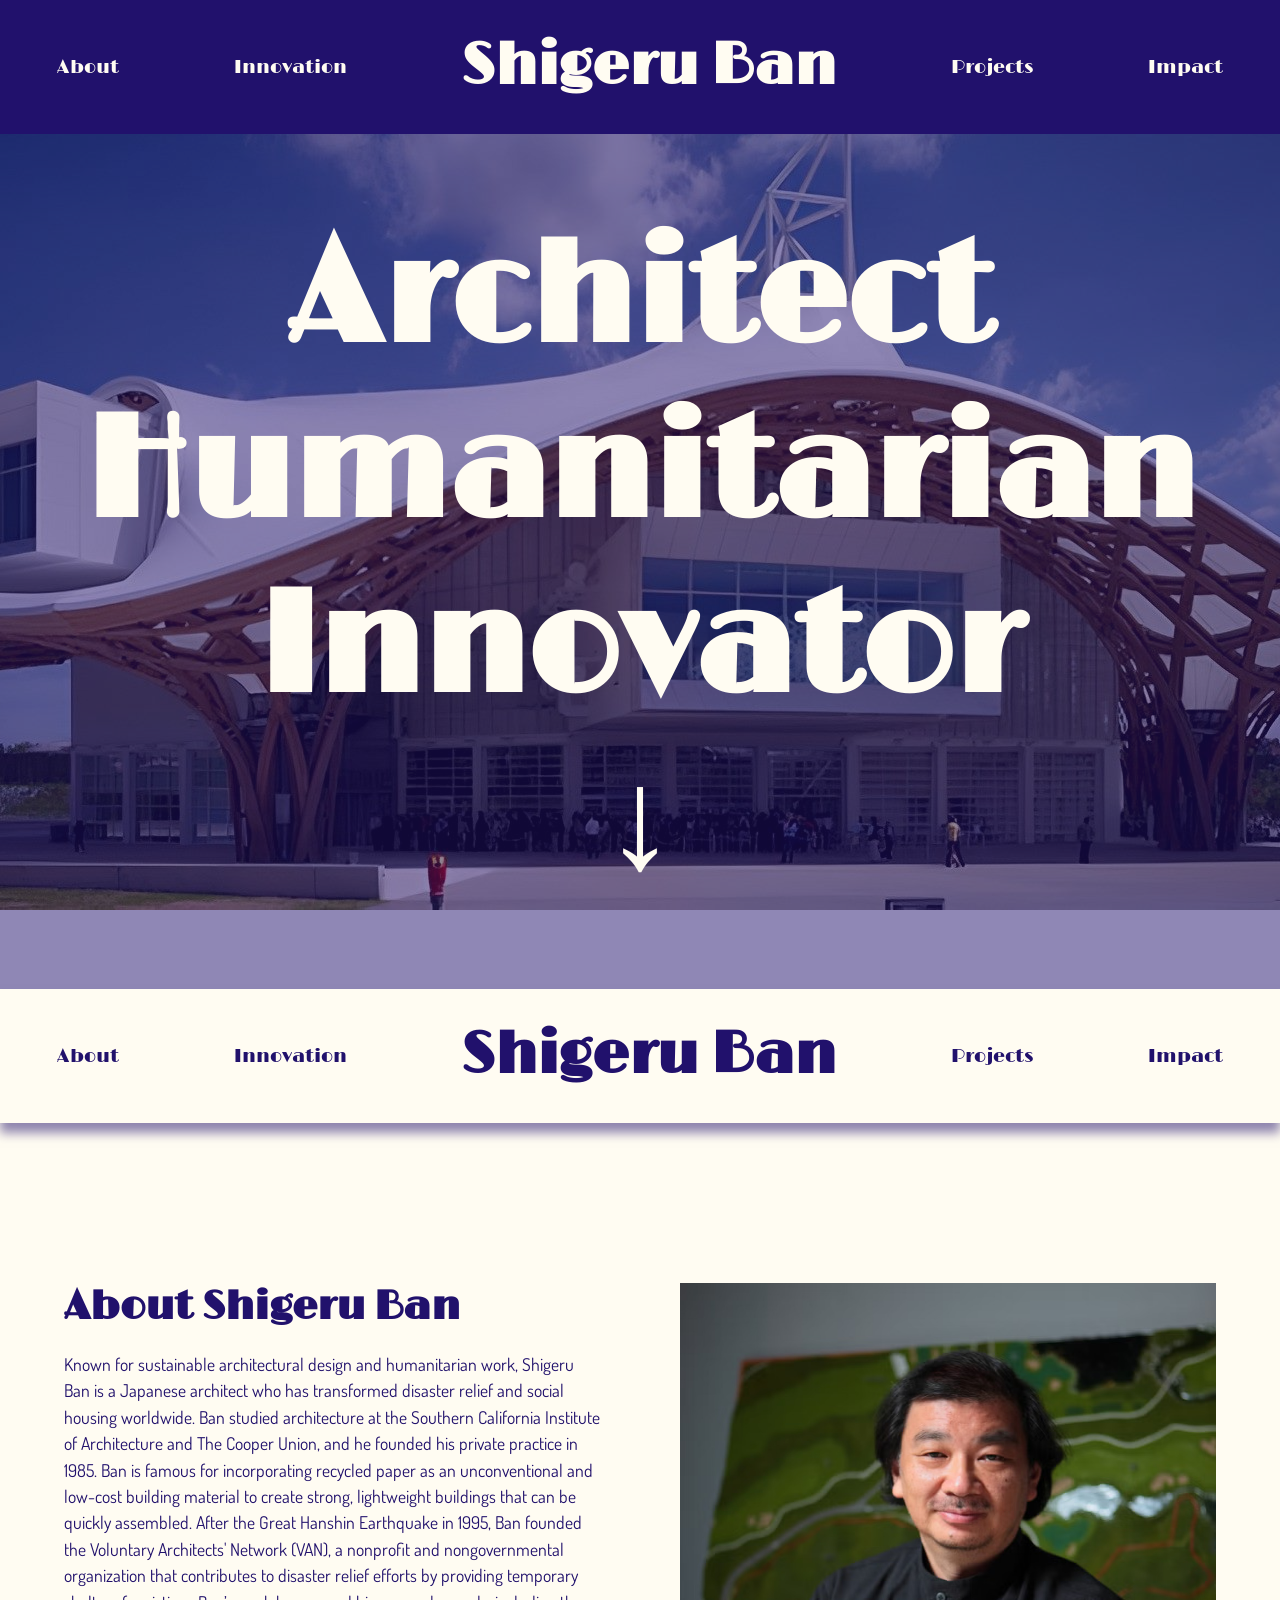
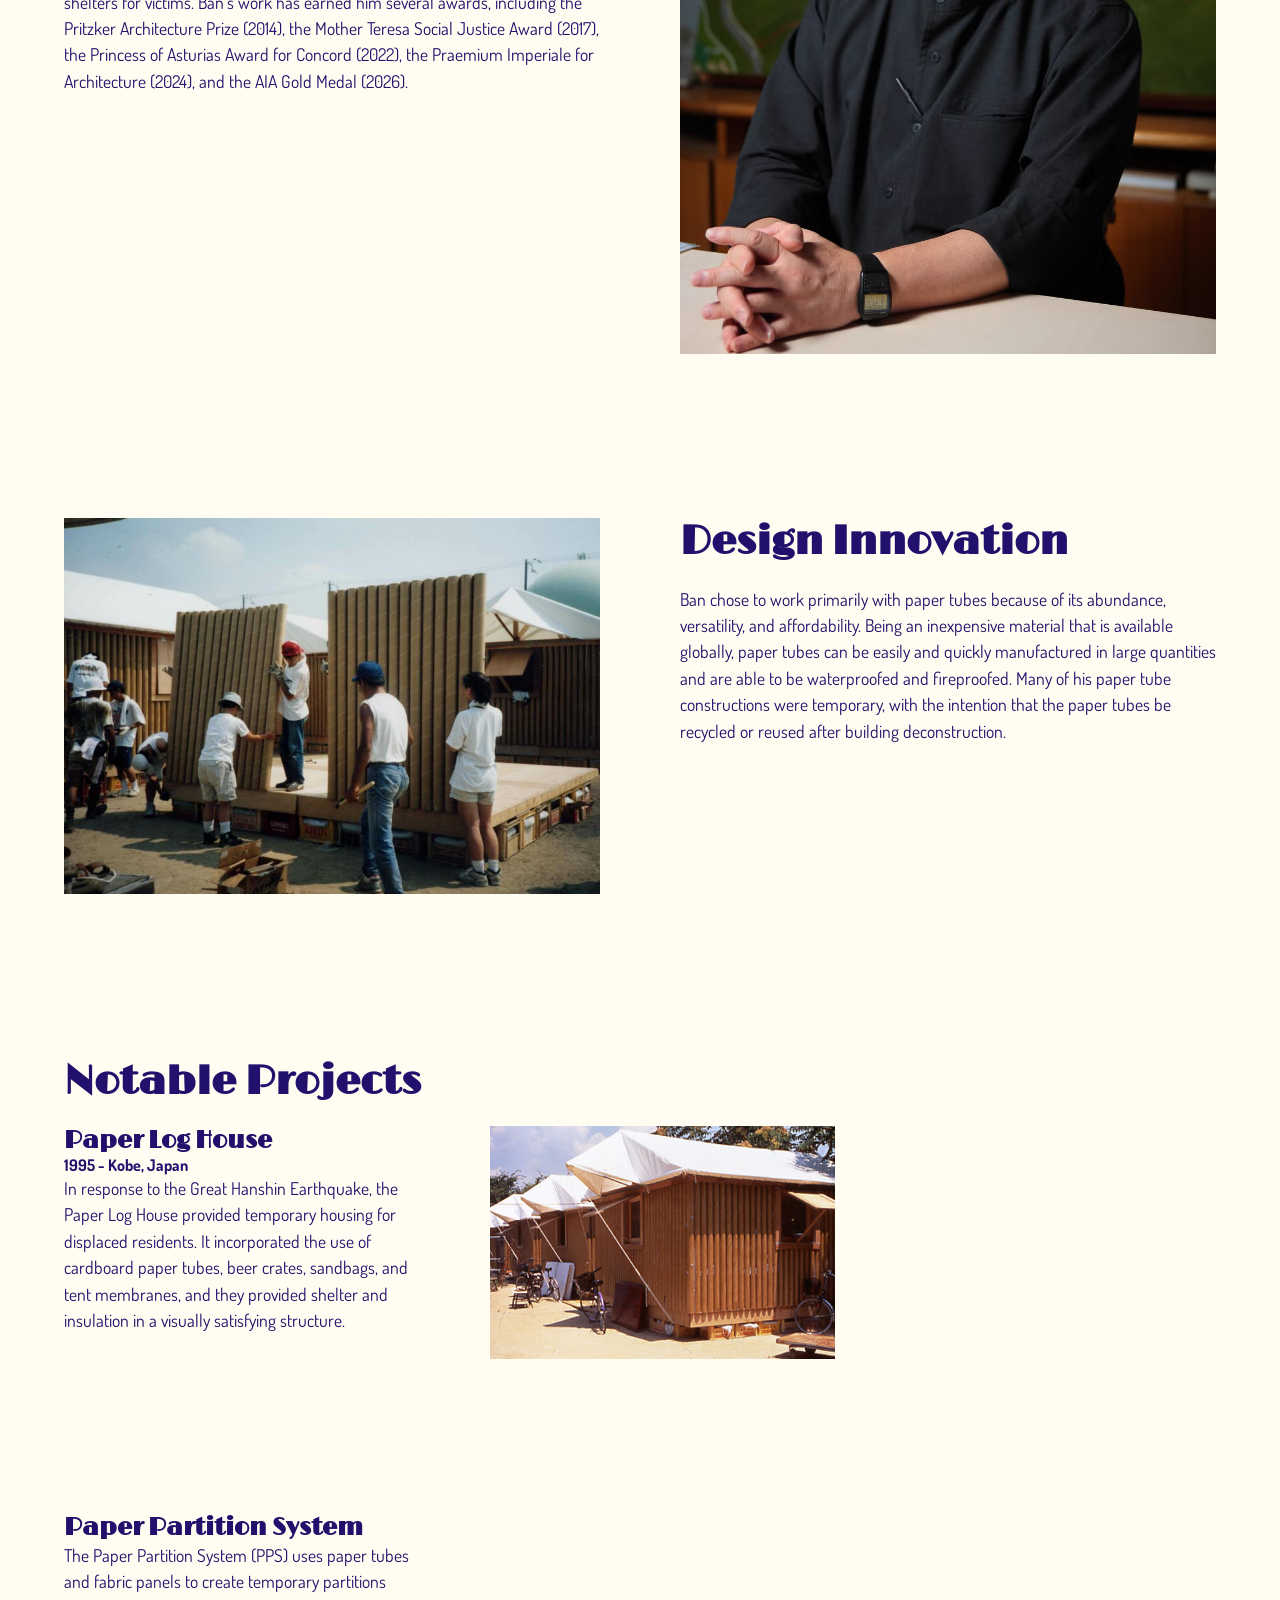
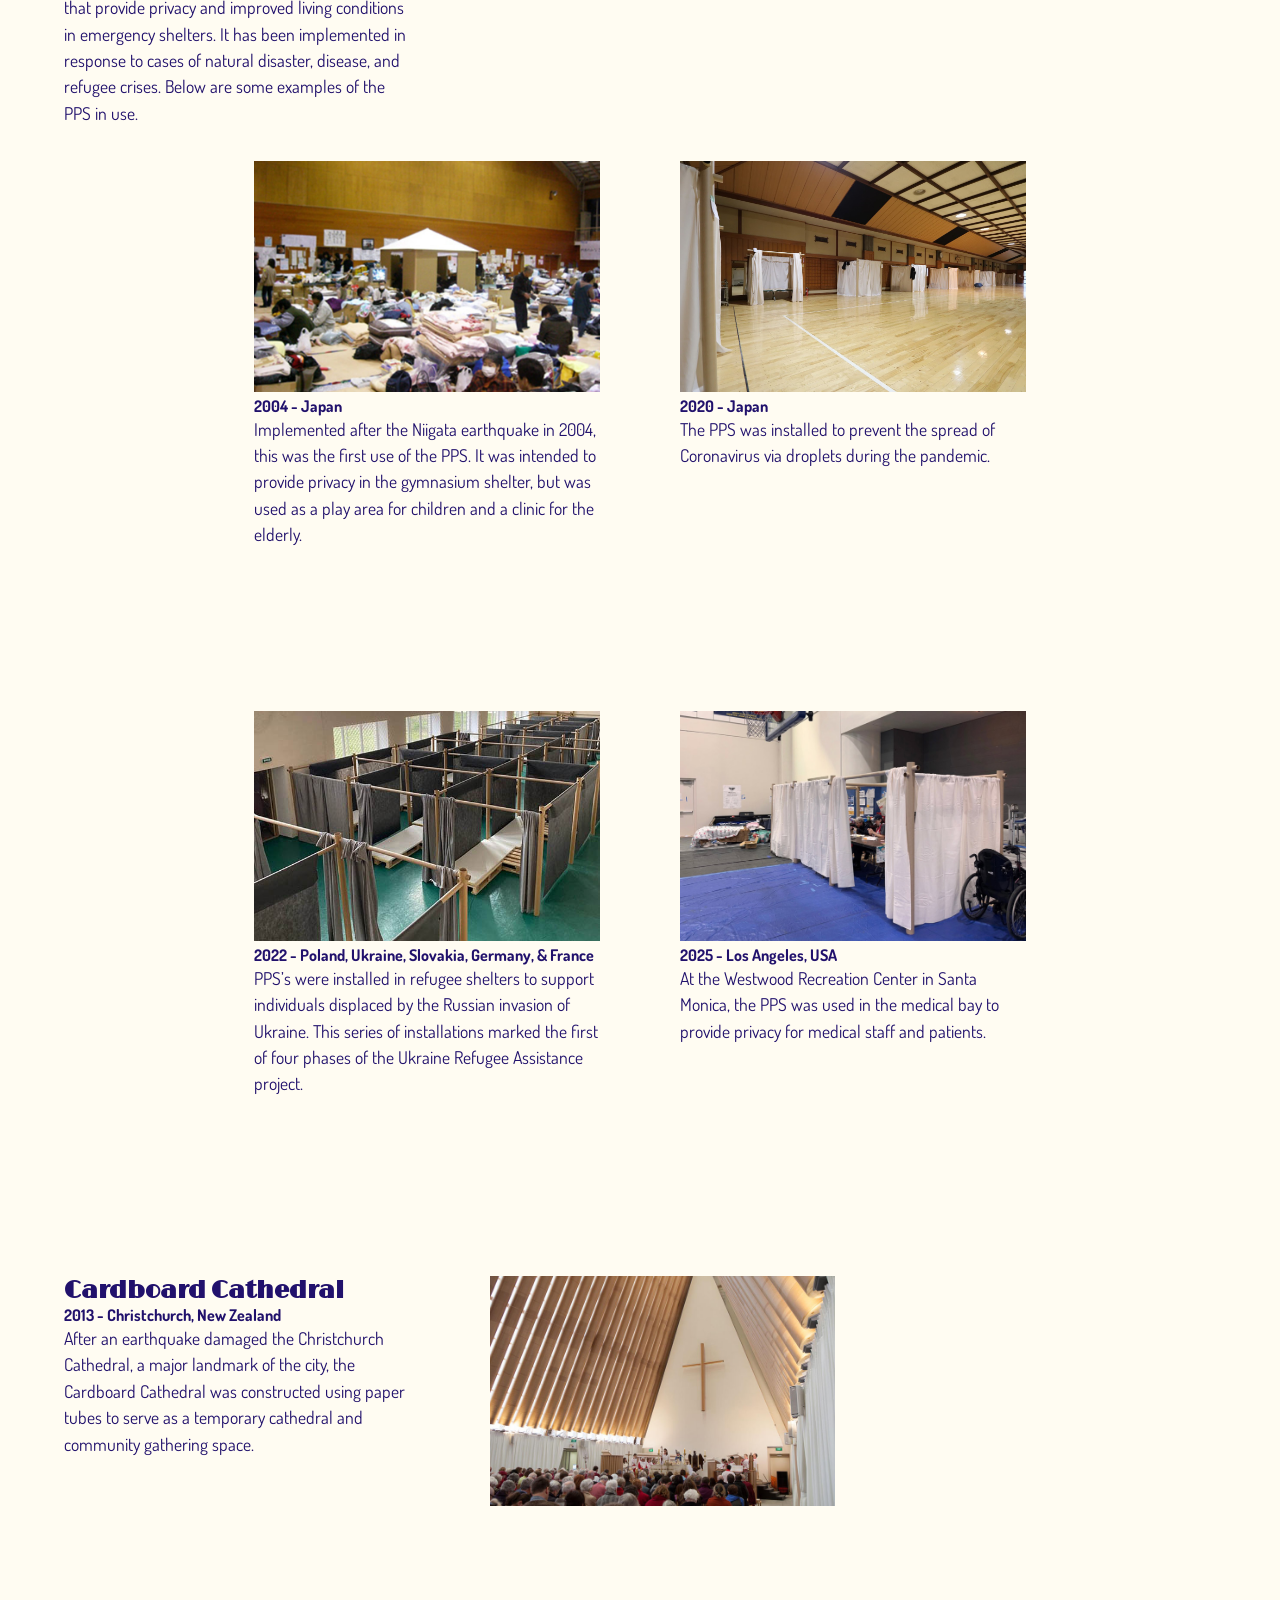
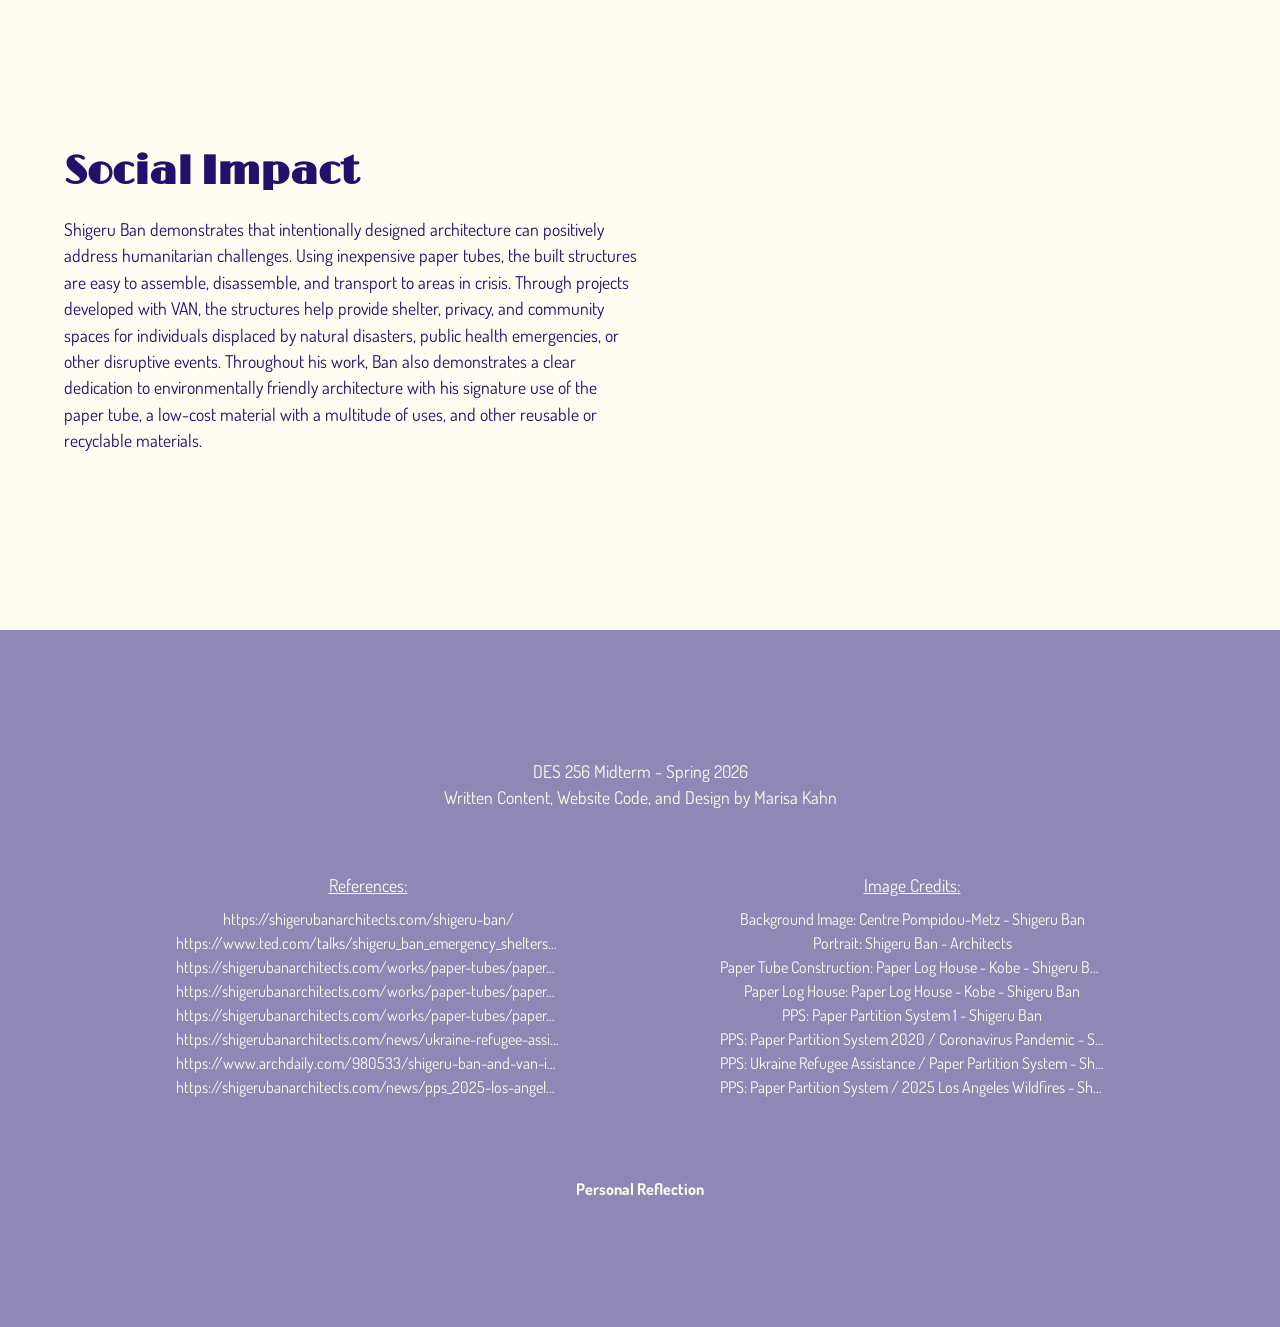
==== index.html @ 020dc8ad "commit" ====
<!DOCTYPE html>
<html lang="en">
<head>
    <meta charset="UTF-8">
    <meta name="viewport" content="width=device-width, initial-scale=1.0">
    <link rel="stylesheet" href="css/style.css">

    <!-- LINK GOOGLE FONTS BELOW -->
        <link rel="preconnect" href="https://fonts.googleapis.com">
        <!-- FONT: Dosis -->
        <link rel="preconnect" href="https://fonts.gstatic.com" crossorigin>
        <link href="https://fonts.googleapis.com/css2?family=Afacad:ital,wght@0,400..700;1,400..700&family=Dosis:wght@200..800&family=Hanken+Grotesk:ital,wght@0,100..900;1,100..900&display=swap" rel="stylesheet">

        <!-- FONT: Limelight -->
        <link rel="preconnect" href="https://fonts.gstatic.com" crossorigin>
        <link href="https://fonts.googleapis.com/css2?family=Limelight&display=swap" rel="stylesheet">
    
    <title>Shigeru Ban</title>
</head>
<body>
    <header>
        <nav>
        <a href="#about">About</a>
        <a href="#design-innovation">Innovation</a>
        <h1><a href="index.html">Shigeru Ban</a></h1>
        <a href="#projects">Projects</a>
        <a href="#impact">Impact</a>
        </nav>
    </header>

    <main>
        <section id="hero">
            <h1>Architect<br>Humanitarian<br>Innovator<br>&#8595</h1>
        </section>

        <div id="head2">
                <nav>
                <a href="#about">About</a>
                <a href="#design-innovation">Innovation</a>
                <h1><a href="index.html">Shigeru Ban</a></h1>
                <a href="#projects">Projects</a>
                <a href="#impact">Impact</a>
                </nav>
        </div>
        
        <section class="sections" id="about">
            <div class="text">
                <h2>About Shigeru Ban</h2>
                <p>
                Known for sustainable architectural design and humanitarian work, Shigeru Ban is a Japanese architect who has transformed disaster relief and social housing worldwide. Ban studied architecture at the Southern California Institute of Architecture and The Cooper Union, and he founded his private practice in 1985. Ban is famous for incorporating recycled paper as an unconventional and low-cost building material to create strong, lightweight buildings that can be quickly assembled.
                    
                After the Great Hanshin Earthquake in 1995, Ban founded the Voluntary Architects' Network (VAN), a nonprofit and nongovernmental organization that contributes to disaster relief efforts by providing temporary shelters for victims. Ban’s work has earned him several awards, including the Pritzker Architecture Prize (2014), the Mother Teresa Social Justice Award (2017), the Princess of Asturias Award for Concord (2022), the Praemium Imperiale for Architecture (2024), and the AIA Gold Medal (2026).
                </p>
            </div>
            <div class="img">
                <img src="img/shigeruban-portrait.jpg" alt="Portrait of Shigeru Ban">
            </div>
        </section>

        <section class="sections" id="design-innovation">
            <div class="img">
                <img src="img/papertube.jpg" alt="Shigeru Ban's paper tube construction">
            </div>
            <div class="text">
                <h2>Design Innovation</h2>
                <p>
                Ban chose to work primarily with paper tubes because of its abundance, versatility, and affordability. Being an inexpensive material that is available globally, paper tubes can be easily and quickly manufactured in large quantities and are able to be waterproofed and fireproofed. Many of his paper tube constructions were temporary, with the intention that the paper tubes be recycled or reused after building deconstruction.
                </p>
            </div>
        </section>

        <section class="sections" id="projects">
            <h2>Notable Projects</h2>
            <div id="projlist">
                <div id="loghouse">
                    <div>
                        <h3>Paper Log House</h3>
                        <h4>1995 - Kobe, Japan</h4>
                        <p>In response to the Great Hanshin Earthquake, the Paper Log House provided temporary housing for displaced residents. It incorporated the use of cardboard paper tubes, beer crates, sandbags, and tent membranes, and they provided shelter and insulation in a visually satisfying structure.</p>
                    </div>
                    <img src="img/paperloghouse.jpg" alt="Shigeru Ban's Paper Log House in Kobe, Japan">
                </div>
                <div>
                    <h3>Paper Partition System</h3>
                    <p id="ppsdescription">The Paper Partition System (PPS) uses paper tubes and fabric panels to create temporary partitions that provide privacy and improved living conditions in emergency shelters. It has been implemented in response to cases of natural disaster, disease, and refugee crises. Below are some examples of the PPS in use.</p>
                    <div id="pps-examples">
                        <div>
                            <img src="img/pps1.jpg" alt="Shigeru Ban's Paper Partition System in Japan during the 2004 Niigata Earthquake">
                            <h4>2004 - Japan</h4>
                            <p>Implemented after the Niigata earthquake in 2004, this was the first use of the PPS. It was intended to provide privacy in the gymnasium shelter, but was used as a play area for children and a clinic for the elderly.</p>
                        </div>
                        <div>
                            <img src="img/pps-japan-2020-2.jpg" alt="Shigeru Ban's Paper Partition System in Japan during the 2020 Coronavirus Pandemic">
                            <h4>2020 - Japan</h4>
                            <p>The PPS was installed to prevent the spread of Coronavirus via droplets during the pandemic.</p>
                        </div>
                        <div>
                            <img src="img/pps-refugee.jpg" alt="Shigeru Ban's Paper Partition System in refugee shelters during the 2022 Russian invasion of Ukraine">
                            <h4>2022 - Poland, Ukraine, Slovakia, Germany, & France</h4>
                            <p>PPS’s were installed in refugee shelters to support individuals displaced by the Russian invasion of Ukraine. This series of installations marked the first of four phases of the Ukraine Refugee Assistance project.</p>
                        </div>
                        <div>
                            <img src="img/pps-la.jpg" alt="Shigeru Ban's Paper Partition System in Los Angeles, USA">
                            <h4>2025 - Los Angeles, USA</h4>
                            <p>At the Westwood Recreation Center in Santa Monica, the PPS was used in the medical bay to provide privacy for medical staff and patients.</p>
                        </div>
                    </div>
                </div>
                <div id="cathedral">
                    <div>
                        <h3>Cardboard Cathedral</h3>
                        <h4>2013 - Christchurch, New Zealand</h4>
                        <p>After an earthquake damaged the Christchurch Cathedral, a major landmark of the city, the Cardboard Cathedral was constructed using paper tubes to serve as a temporary cathedral and community gathering space.</p>
                    </div>
                    <img src="img/cardboard-cathedral.jpg" alt="Shigeru Ban's Cardboard Cathedral in Christchurch, New Zealand">
                </div>
            </div>
        </section>

        <section class="sections" id="impact">
            <h2>Social Impact</h2>
            <p>Shigeru Ban demonstrates that intentionally designed architecture can positively address humanitarian challenges. Using inexpensive paper tubes, the built structures are easy to assemble, disassemble, and transport to areas in crisis. Through projects developed with VAN, the structures help provide shelter, privacy, and community spaces for individuals displaced by natural disasters, public health emergencies, or other disruptive events. Throughout his work, Ban also demonstrates a clear dedication to environmentally friendly architecture with his signature use of the paper tube, a low-cost material with a multitude of uses, and other reusable or recyclable materials.</p>
        </section>
    </main>

    <footer>
        <p>DES 256 Midterm - Spring 2026<br>Written Content, Website Code, and Design by Marisa Kahn</p>
        <div id="References">
            <div id="sources">
            <p>References:</p>
            <ul>
                <li><a href="https://shigerubanarchitects.com/shigeru-ban//">https://shigerubanarchitects.com/shigeru-ban/</a></li>
                <li><a href="https://www.ted.com/talks/shigeru_ban_emergency_shelters_made_from_paper">https://www.ted.com/talks/shigeru_ban_emergency_shelters_made_from_paper</a></li>
                <li><a href="https://shigerubanarchitects.com/works/paper-tubes/paper-log-house-kobe/">https://shigerubanarchitects.com/works/paper-tubes/paper-log-house-kobe/</a></li>
                <li><a href="https://shigerubanarchitects.com/works/paper-tubes/paper-partition-system-1/">https://shigerubanarchitects.com/works/paper-tubes/paper-partition-system-1/</a></li>
                <li><a href="https://shigerubanarchitects.com/works/paper-tubes/paper-partition-system2020-coronavirus-pandemic/">https://shigerubanarchitects.com/works/paper-tubes/paper-partition-system2020-coronavirus-pandemic/</a></li>
                <li><a href="https://shigerubanarchitects.com/news/ukraine-refugee-assistance-project/">https://shigerubanarchitects.com/news/ukraine-refugee-assistance-project/</a></li>
                <li><a href="https://www.archdaily.com/980533/shigeru-ban-and-van-install-paper-partition-systems-in-emergency-shelters-for-ukrainian-refugees">https://www.archdaily.com/980533/shigeru-ban-and-van-install-paper-partition-systems-in-emergency-shelters-for-ukrainian-refugees</a></li>
                <li><a href="https://shigerubanarchitects.com/news/pps_2025-los-angeles-wildfires/">https://shigerubanarchitects.com/news/pps_2025-los-angeles-wildfires/</a></li>
            </ul>
            </div>
            <div id="img-credits">
            <p>Image Credits:</p>
            <ul>
                <li><a href="https://shigerubanarchitects.com/works/cultural/centre-pompidou-metz/">Background Image: Centre Pompidou-Metz - Shigeru Ban</a></li>
                <li><a href="https://shigerubanarchitects.com/">Portrait: Shigeru Ban - Architects</a></li>
                <li><a href="https://shigerubanarchitects.com/works/paper-tubes/paper-log-house-kobe/">Paper Tube Construction: Paper Log House - Kobe - Shigeru Ban</a></li>
                <li><a href="https://shigerubanarchitects.com/works/paper-tubes/paper-log-house-kobe/">Paper Log House: Paper Log House - Kobe - Shigeru Ban</a></li>
                <li><a href="https://shigerubanarchitects.com/works/paper-tubes/paper-partition-system-1/">PPS: Paper Partition System 1 - Shigeru Ban</a></li>
                <li><a href="https://shigerubanarchitects.com/works/paper-tubes/paper-partition-system2020-coronavirus-pandemic/">PPS: Paper Partition System 2020 / Coronavirus Pandemic - Shigeru Ban</a></li>
                <li><a href="https://shigerubanarchitects.com/news/ukraine-refugee-assistance-project/">PPS: Ukraine Refugee Assistance / Paper Partition System - Shigeru Ban</a></li>
                <li><a href="https://shigerubanarchitects.com/news/pps_2025-los-angeles-wildfires/">PPS: Paper Partition System / 2025 Los Angeles Wildfires - Shigeru Ban</a></li>
            </div>
        </div>
        <a href="reflection.html" id="personalreflection">Personal Reflection</a>
        </footer>
</body>
</html>
---- css/style.css ----
* {
    margin: 0;
    padding: 0;
    box-sizing: border-box;
    scroll-behavior: smooth;
    font-size: 100%;
}

body {
    font-family: Dosis, sans-serif;
    background-image: url("../img/centre-pompidou-metz.jpg");
    background-position-x: center;
    background-repeat: no-repeat;
    background-attachment: fixed;
    color:rgb(33, 17, 108)
}
header, #head2 {
    font-family: Limelight, sans-serif;
    padding-top: 2em;
    padding-bottom: 2em;
    background-color: rgb(33, 17, 108);
}

#head2 {
    position: sticky;
    top: 0;
    z-index: 1000; 
    background-color: rgb(255, 252, 242);
    box-shadow: 0px 10px 10px rgba(33, 17, 108, 0.5);
}

header nav, #head2 nav {
    display: flex;
    flex-direction: row;
    flex-wrap: wrap;
    justify-content: space-around;
    align-items: center;
    font-size: 1.2em;
    text-align: center;
    background-color: rgb(33, 17, 108);
}

header nav a {
    text-decoration: none;
    background-color: rgb(33, 17, 108);
    color: rgb(255, 252, 242);
}

header nav a:hover {
    text-decoration: underline;
}

#head2 nav {
    background-color: rgb(255, 252, 242);
}

#head2 nav a {
    background-color: rgb(255, 252, 242);
    color: rgb(33, 17, 108);
    text-decoration: none;
}

#head2 nav a:hover {
    text-decoration: underline;
}

p {
    font-size: 1.1em;
    line-height: 1.5em;
    padding-bottom: 1em;
    width: 35%;
}

footer {
    text-align: center;
    background-color: rgba(33, 17, 108, 0.5);   
    padding-top: 10%;
    padding-bottom: 10%; 
}

footer p, footer li, footer li a{
    color: rgb(255, 252, 242);
    text-decoration: none;
    list-style-type: none;
    line-height: 1;
}

footer p {
    width: 100%;
    margin-bottom: 0.5em;
    line-height: 1.5;
    padding-bottom: 0.5em;

}

.sections {
    padding-top: 10em;
    padding-left: 4em;
    padding-right: 4em;
    background-color: rgb(255, 252, 242);

}

h1 {
    font-size: 3em;
}

h2 {
    font-family: Limelight, sans-serif;
    font-size: 2.5em;
    padding-bottom: 0.5em;
}

#hero {
    height: 95vh;
    color:rgb(255, 252, 242);
    background-color: rgba(33, 17, 108, 0.5);
    font-family: Limelight, sans-serif;
    text-align: center;
    display: flex;
    flex-direction: column;
    justify-content: center;
    font-size: 3em;
}

#References {
    display: flex;
    flex-direction: row;
    justify-content: center;
    align-items: top;
    gap: 10em;
    flex-wrap: wrap;
    margin-bottom: 5em;
}

#References #sources, #References #img-credits {
    width: 30%;
}

#References #sources p, #References #img-credits p {
    margin-top: 2.5em;
    padding-bottom: 0;
    text-decoration: underline;
    text-align: center;
    width: 100%;
}

#References ul li {
    padding-top: 0.25em;
    padding-bottom: 0.25em;
    white-space: nowrap;
    overflow: hidden;
    text-overflow: ellipsis;
}

#References ul li:hover {
    background-color: rgb(255, 252, 242);
    border-radius: 5px;
}

#References ul li a:hover {
    color:rgb(33, 17, 108);
}

#personalreflection:hover  {
    color:rgb(33, 17, 108);
    background-color: rgb(255, 252, 242);
    border-radius: 5px;
}

#about, #design-innovation {
    display: flex;
    flex-direction: row;
    justify-content: center;
    align-items: flex-start;
    gap: 5em;
}

#about .text, #design-innovation .text, #impact p {
    width: 50%;
}

#impact p {
    padding-bottom: 10em;
}

#about .text p, #design-innovation .text p{
    width: 100%;
}

#about .img, #design-innovation .img {
    width: 50%;
    height: auto;
}

#about .img img, #design-innovation .img img {
    width: 100%;
}

h3 {
    font-family: Limelight, sans-serif;
    font-size: 1.5em;
}

#projlist div {
    padding-bottom: 3em;
}

#projlist div p {
    padding-bottom: 2em;
}

#pps-examples {
    display: flex;
    flex-direction: row;
    justify-content: center;
    align-items: top;
    gap: 5em;
    flex-wrap: wrap;
}

#pps-examples div {
    width: 30%;
}

#pps-examples div img {
    width: 100%;
    height: auto;
}

#pps-examples div p {
    width: 100%;
}

#loghouse, #cathedral {
    display: flex;
    flex-direction: row;
    justify-content: flex-start;
    align-items: flex-start;
    gap: 5em;
    margin-bottom: 3em;
}

#cathedral {
    margin-bottom: 0;
}

#loghouse img, #cathedral img {
    width: 30%;
}

#loghouse div, #cathedral div{
    width: 30%;
}

#loghouse div p, #cathedral div p {
    width: 100%;
}

#ppsdescription {
    width: 30%;
}

#personalreflection {
    text-decoration: none;
    color:rgb(255, 252, 242);
    font-weight: bold;
    padding: 0.5em 1em;
}





/* RESPONSIVE ADJUSTMENTS */

@media (max-width: 1024px) {
    p {
        width: 100%;
        max-width: 800px;
        margin-left: auto;
        margin-right: auto;
    }

    h1 {
        font-size: 2.5em;
    }
}

@media (max-width: 768px) {
    body {
        font-size: 90%;
    }

    p {
        width: 100%;
    }

    .sections {
        padding-left: 2em;
        padding-right: 2em;
    }

    h1 {
        font-size: 2em;
    }

    #about, #design-innovation, #loghouse, #cathedral, #pps-examples, #References {
        display: flex;
        flex-direction: column;
        align-items: center;
        gap: 2em;
    }

    #loghouse img, #cathedral img, #pps-examples div {
        width: 100%;
    }

    #loghouse div, #cathedral div {
        width: 100%;
    }

    #ppsdescription {
        width: 100%;
    }

    #References #sources, #References #img-credits {
        width: 100%;
    }

    header nav, #head2 nav {
        flex-direction: column;
        gap: 0.25em;
    }

    header nav a, #head2 nav a {
        padding: 0.25em 0;
    }

    #hero {
        font-size: 2em;
    }
}

@media (max-width: 480px) {
    h1 {
        font-size: 1.5em;
    }
    
    header nav h1 a {
        font-size: 1.5em;
    }

    #hero {
        font-size: 1.5em;
    }

    footer p, footer li, footer li a {
        font-size: 0.9em;
    }
}
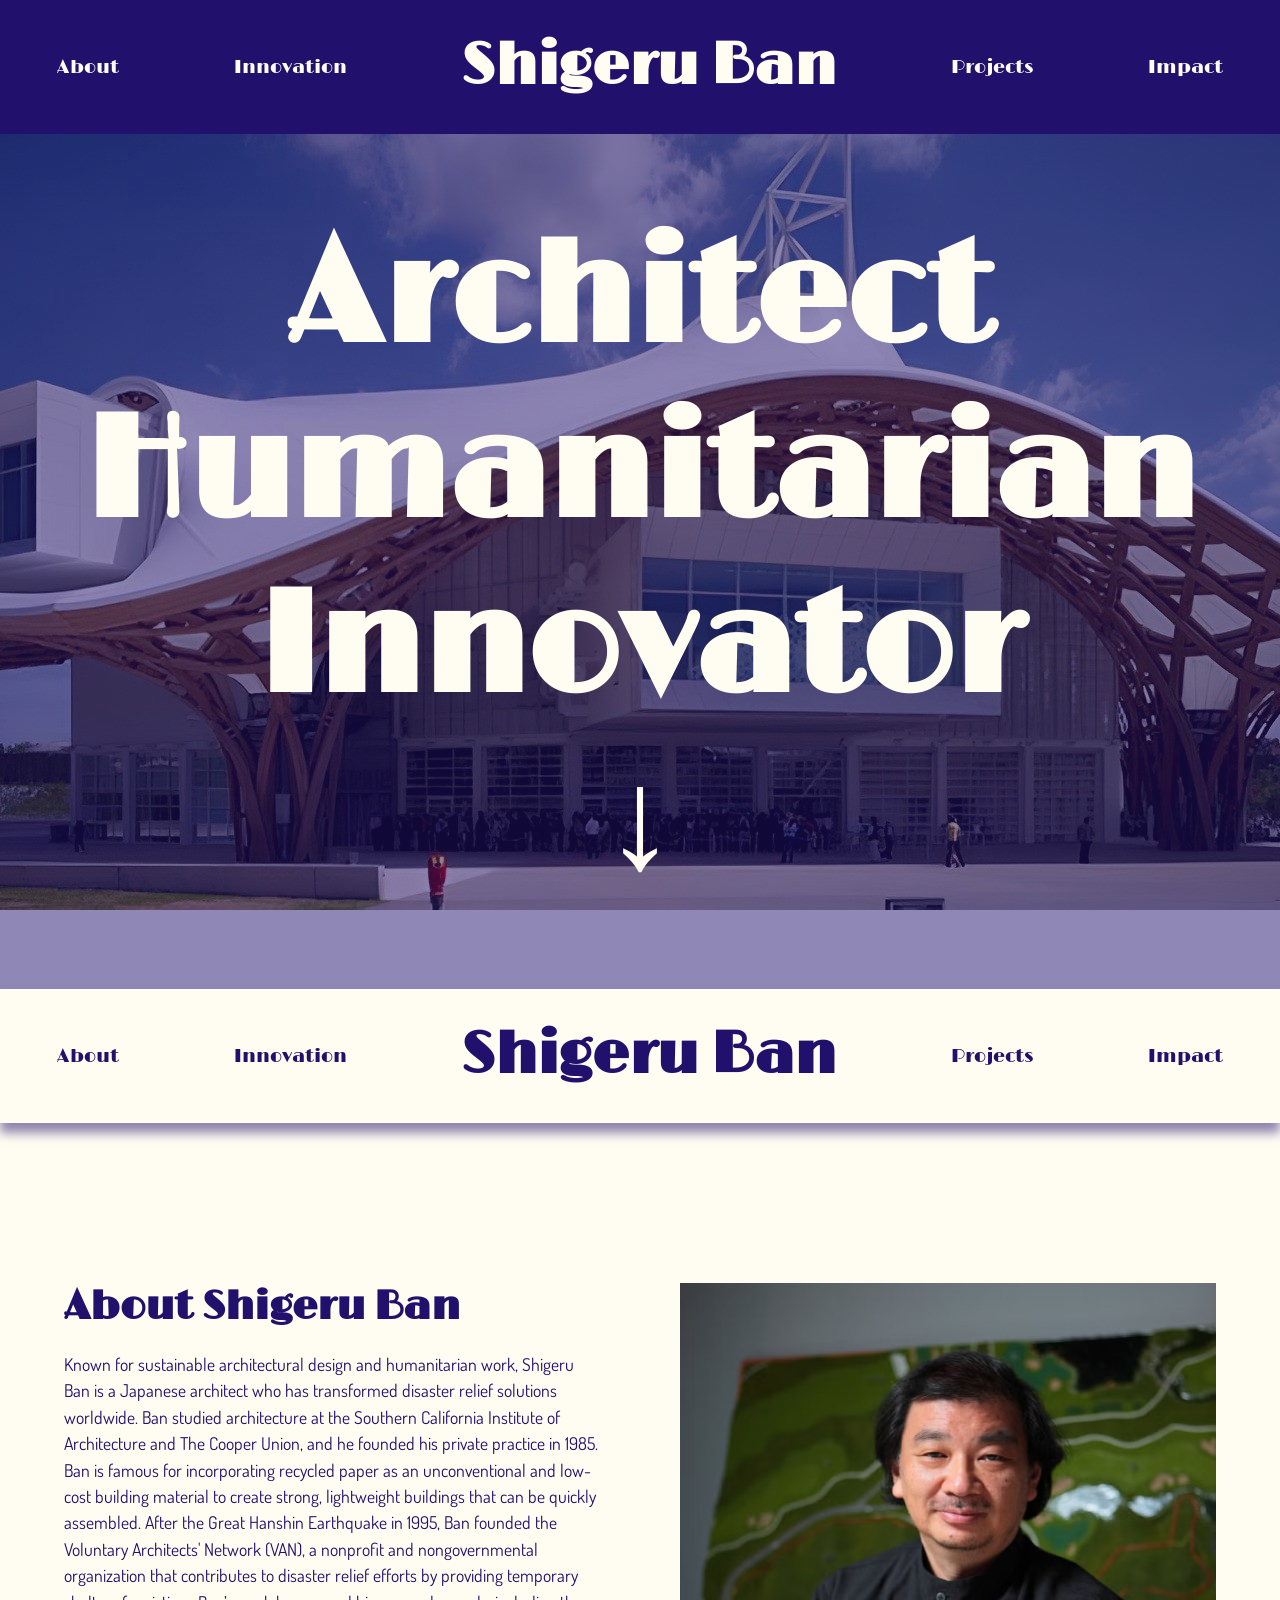
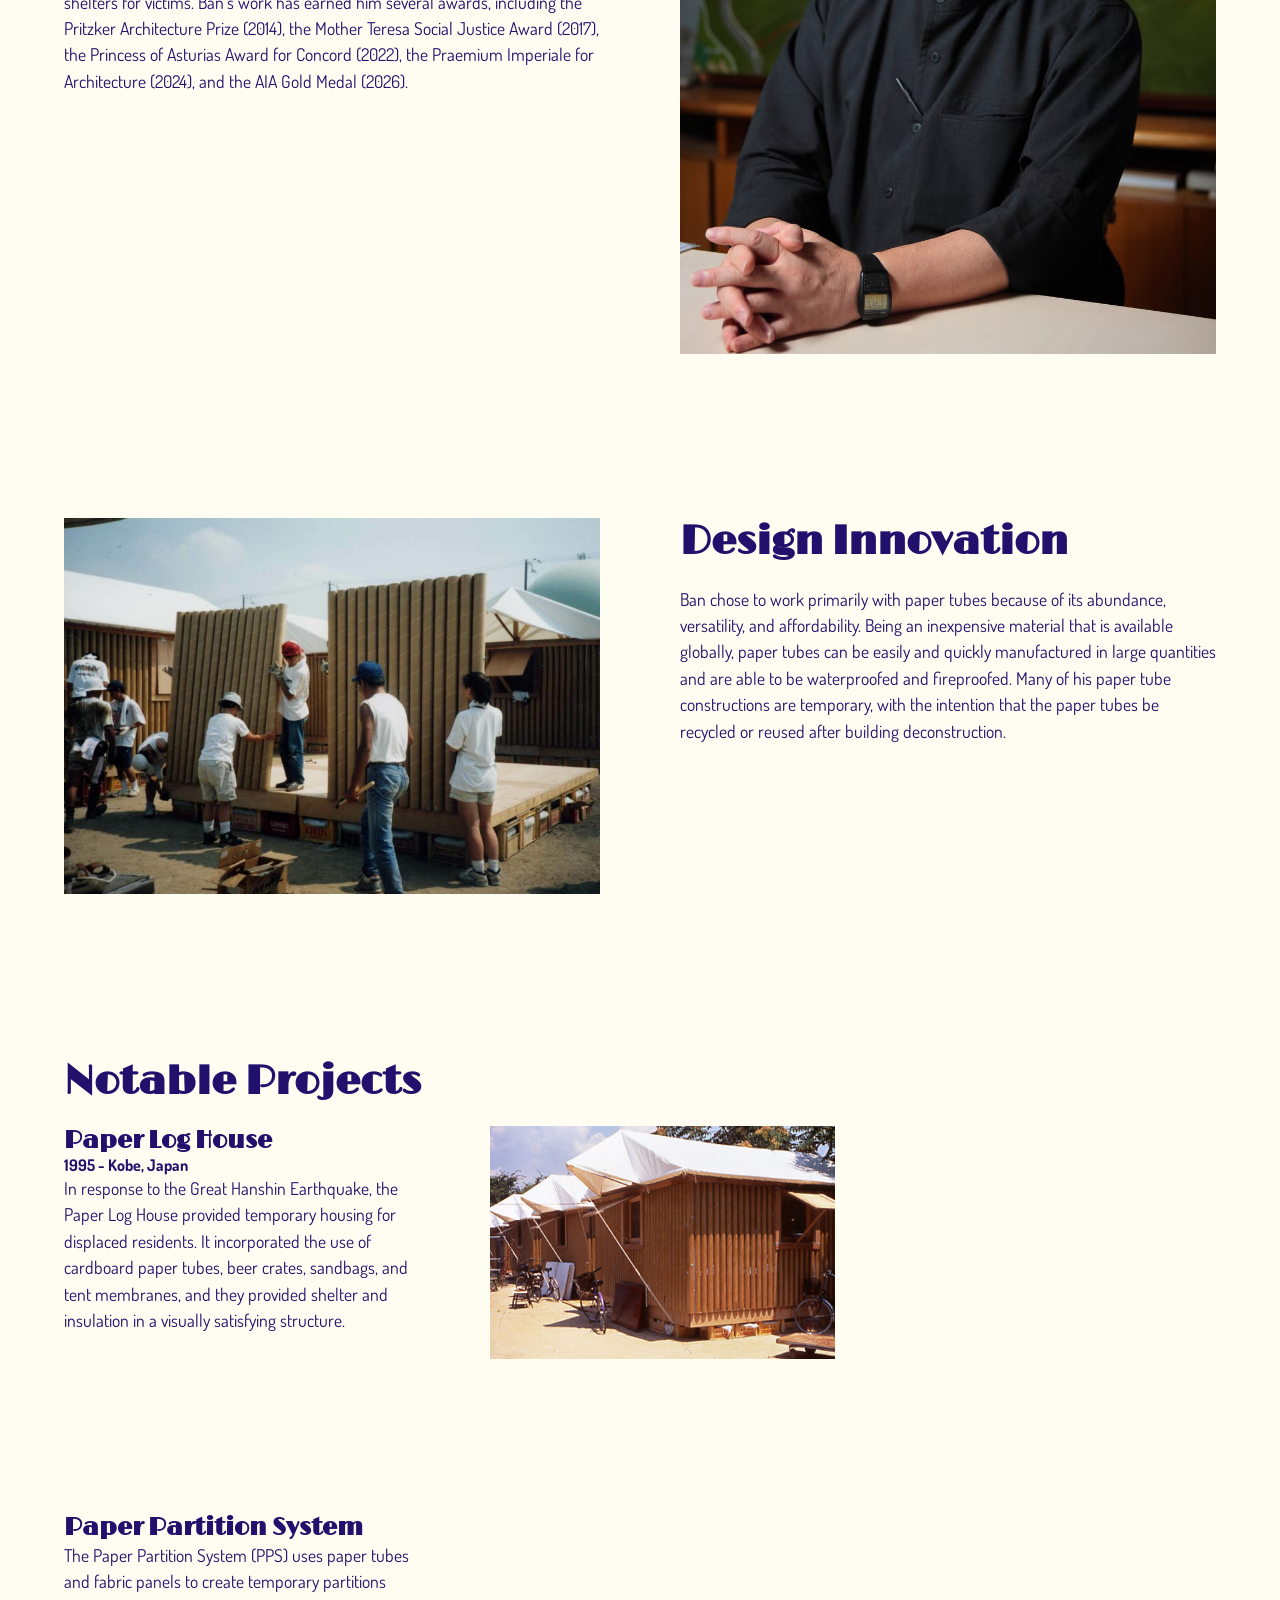
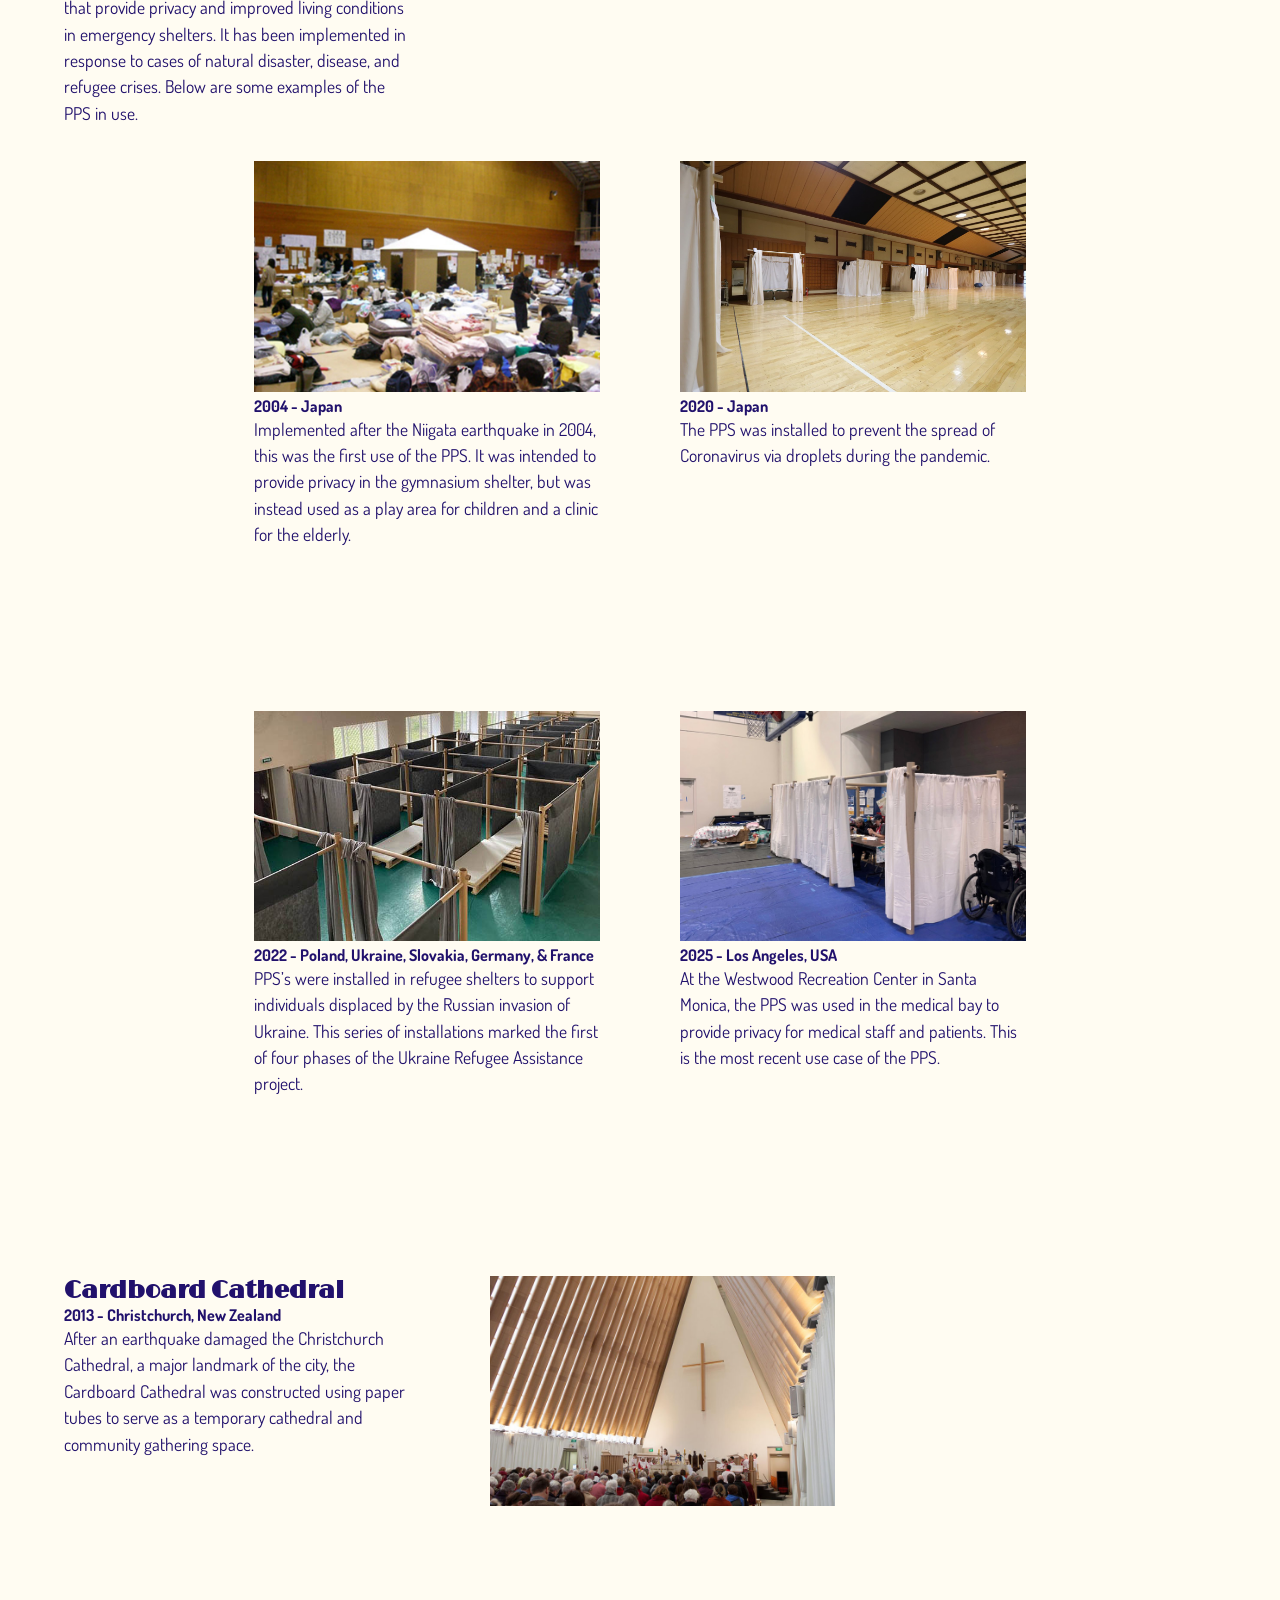
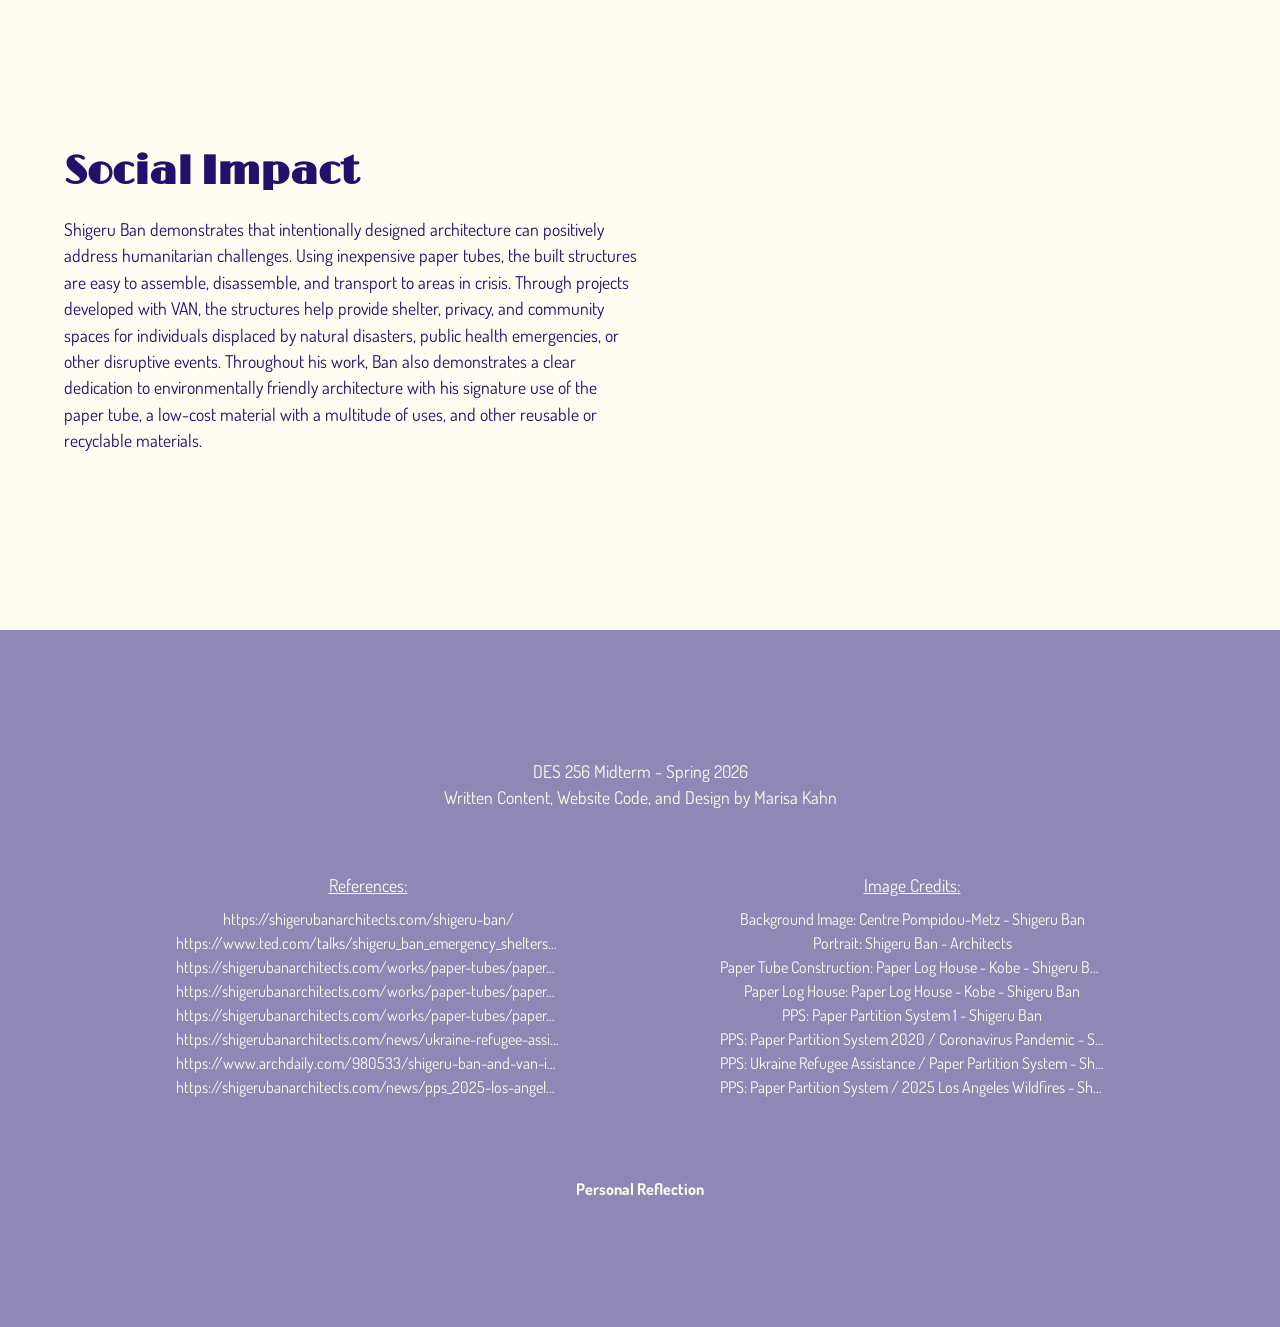
==== commit ca047cf8: "commit" ====
--- a/index.html
+++ b/index.html
@@ -47,7 +47,7 @@
             <div class="text">
                 <h2>About Shigeru Ban</h2>
                 <p>
-                Known for sustainable architectural design and humanitarian work, Shigeru Ban is a Japanese architect who has transformed disaster relief and social housing worldwide. Ban studied architecture at the Southern California Institute of Architecture and The Cooper Union, and he founded his private practice in 1985. Ban is famous for incorporating recycled paper as an unconventional and low-cost building material to create strong, lightweight buildings that can be quickly assembled.
+                Known for sustainable architectural design and humanitarian work, Shigeru Ban is a Japanese architect who has transformed disaster relief solutions worldwide. Ban studied architecture at the Southern California Institute of Architecture and The Cooper Union, and he founded his private practice in 1985. Ban is famous for incorporating recycled paper as an unconventional and low-cost building material to create strong, lightweight buildings that can be quickly assembled.
                     
                 After the Great Hanshin Earthquake in 1995, Ban founded the Voluntary Architects' Network (VAN), a nonprofit and nongovernmental organization that contributes to disaster relief efforts by providing temporary shelters for victims. Ban’s work has earned him several awards, including the Pritzker Architecture Prize (2014), the Mother Teresa Social Justice Award (2017), the Princess of Asturias Award for Concord (2022), the Praemium Imperiale for Architecture (2024), and the AIA Gold Medal (2026).
                 </p>
@@ -64,7 +64,7 @@
             <div class="text">
                 <h2>Design Innovation</h2>
                 <p>
-                Ban chose to work primarily with paper tubes because of its abundance, versatility, and affordability. Being an inexpensive material that is available globally, paper tubes can be easily and quickly manufactured in large quantities and are able to be waterproofed and fireproofed. Many of his paper tube constructions were temporary, with the intention that the paper tubes be recycled or reused after building deconstruction.
+                Ban chose to work primarily with paper tubes because of its abundance, versatility, and affordability. Being an inexpensive material that is available globally, paper tubes can be easily and quickly manufactured in large quantities and are able to be waterproofed and fireproofed. Many of his paper tube constructions are temporary, with the intention that the paper tubes be recycled or reused after building deconstruction.
                 </p>
             </div>
         </section>
@@ -87,7 +87,7 @@
                         <div>
                             <img src="img/pps1.jpg" alt="Shigeru Ban's Paper Partition System in Japan during the 2004 Niigata Earthquake">
                             <h4>2004 - Japan</h4>
-                            <p>Implemented after the Niigata earthquake in 2004, this was the first use of the PPS. It was intended to provide privacy in the gymnasium shelter, but was used as a play area for children and a clinic for the elderly.</p>
+                            <p>Implemented after the Niigata earthquake in 2004, this was the first use of the PPS. It was intended to provide privacy in the gymnasium shelter, but was instead used as a play area for children and a clinic for the elderly.</p>
                         </div>
                         <div>
                             <img src="img/pps-japan-2020-2.jpg" alt="Shigeru Ban's Paper Partition System in Japan during the 2020 Coronavirus Pandemic">
@@ -102,7 +102,7 @@
                         <div>
                             <img src="img/pps-la.jpg" alt="Shigeru Ban's Paper Partition System in Los Angeles, USA">
                             <h4>2025 - Los Angeles, USA</h4>
-                            <p>At the Westwood Recreation Center in Santa Monica, the PPS was used in the medical bay to provide privacy for medical staff and patients.</p>
+                            <p>At the Westwood Recreation Center in Santa Monica, the PPS was used in the medical bay to provide privacy for medical staff and patients. This is the most recent use case of the PPS.</p>
                         </div>
                     </div>
                 </div>
